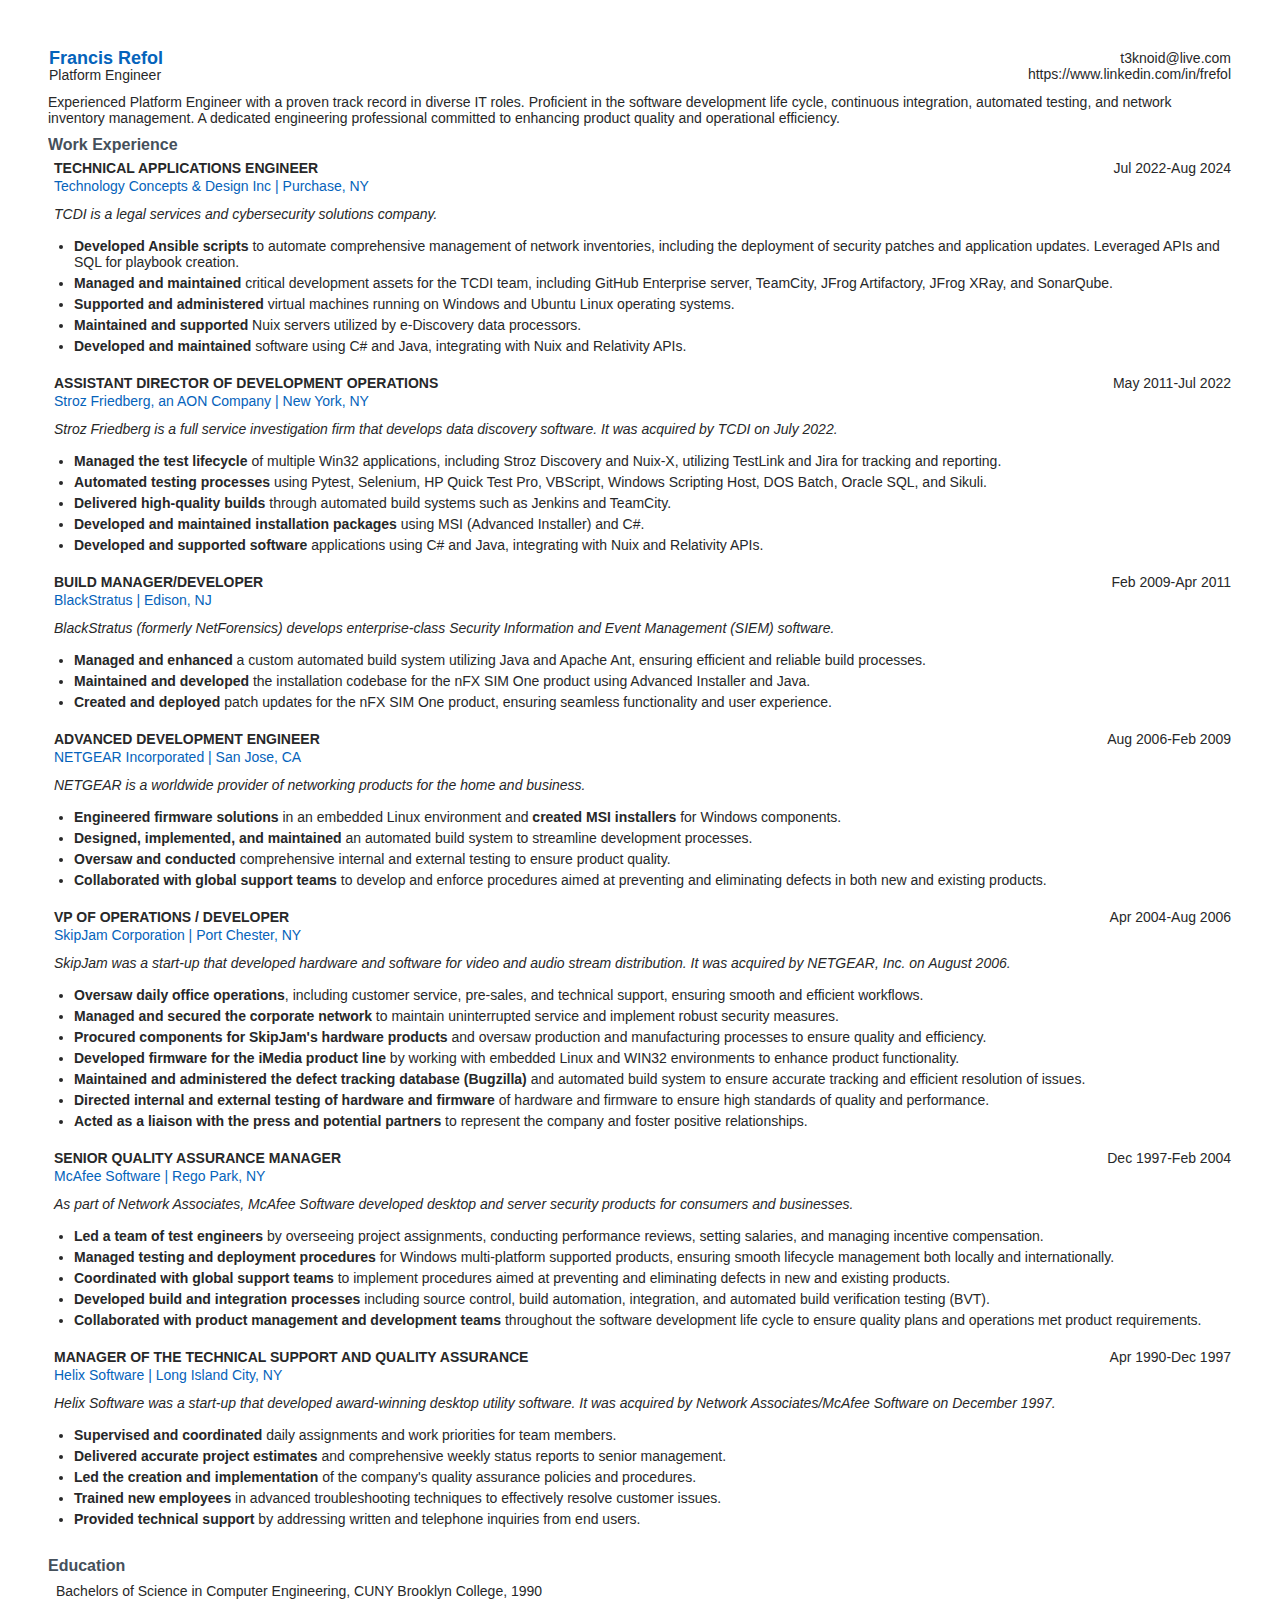
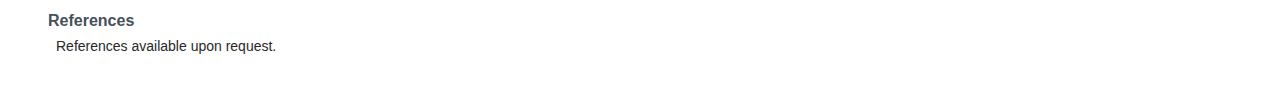
==== base.html @ 33aa2184 "Refactor" ====
<!DOCTYPE html>
<html lang="en">

<head>
	<title>Frank Refol resume</title>
	<meta charset="UTF-8">
	<meta name="description"
		content="Frank Refol's seeks a challenging role in the DevOps or Software Quality Assurance field.">
	<meta name="keywords"
		content="Resume, DevOps, Developer, Automation, Ansible, Application, Systems, Engineer, Linux, Windows, TeamCity, GitHub, Git, Jenkins, Docker, Vsphere, esxi, containerization, Software, C#, Java, Python">
	<meta name="author" content="Francis Refol">
	<meta name="creator" content="Frank Refol">
	<meta name="viewport" content="width=device-width, initial-scale=1.0">

	<!-- Template Main CSS File -->
	<link href="assets/css/style.css" rel="stylesheet">

</head>

<body>
	<div>
		<section id="contact" class="contact">
			<div class="info">
				<table>
					<tr>
						<td>
							<div class="name">Francis Refol</div>
							<div class="title">Platform Engineer</div>
						</td>
						<td>
							<div class="email">t3knoid@live.com</div>
							<div class="url">https://www.linkedin.com/in/frefol</div>
						</td>
					</tr>
				</table>
				<div class="summary">
					Experienced Platform Engineer with a proven track record in diverse IT roles. Proficient in the
					software
					development life cycle, continuous integration, automated testing,
					and network inventory management. A dedicated engineering professional committed to enhancing
					product quality
					and operational efficiency.
				</div>
			</div>
		</section>
	</div>

	<div>
		<section id="resume" class="resume">
			<div class="resume-title">Work Experience</div>

			<!-- TCDI -->
			<div class="resume-item">
				<table>
					<tr>
						<td>
							<div class="resume-position">Technical Applications Engineer</div>
						</td>
						<td class="resume-date-worked">Jul 2022-Aug 2024</td>
					</tr>
					<tr>
						<td colspan="2">
							<div class="resume-company"><a href="https://www.tcdi.com/" target="_blank">Technology
									Concepts & Design Inc</a> | Purchase, NY
							</div>
						</td>
					</tr>
					<tr>
						<td colspan="2">
							<div class="resume-company-description">TCDI is a legal services
								and cybersecurity solutions company.
							</div>
						</td>
					</tr>
					<tr>
						<td colspan="2">
							<ul>
								<li>
									<div class="highlight">Developed Ansible scripts</div> to automate comprehensive
									management of network inventories, including the deployment of security patches and
									application updates. Leveraged APIs and SQL for playbook creation.
								</li>
								<li>
									<div class="highlight">Managed and maintained</div> critical development assets for
									the TCDI team, including GitHub Enterprise server, TeamCity, JFrog Artifactory,
									JFrog XRay, and SonarQube.
								<li>
									<div class="highlight">Supported and administered</div> virtual machines running on
									Windows and Ubuntu Linux operating systems.
								</li>
								<li>
									<div class="highlight">Maintained and supported</div> Nuix servers utilized by
									e-Discovery data processors.
								</li>
								<li>
									<div class="highlight">Developed and maintained</div> software using C# and Java,
									integrating with Nuix and Relativity APIs.
								</li>
							</ul>
						</td>
					</tr>
				</table>
			</div>
			<!-- Aon -->
			<div class="resume-item">
				<table>
					<tr>
						<td>
							<div class="resume-position">Assistant Director of Development
								Operations</div>
						</td>
						<td class="resume-date-worked">May 2011-Jul 2022</td>
					</tr>
					<tr>
						<td colspan="2">
							<div class="resume-company"><a href="https://www.strozfriedberg.com/" target="_blank">Stroz
									Friedberg, an AON Company</a> | New York, NY</div>
						</td>
					<tr>
						<td colspan="2">
							<div class="resume-company-description">Stroz Friedberg is a
								full service investigation firm that develops data discovery
								software. It was acquired by TCDI on July 2022.
							</div>
						</td>
					</tr>
					</tr>
					<tr>
						<td colspan="2">
							<ul>
								<li>
									<div class="highlight">Managed the test lifecycle</div> of multiple Win32
									applications, including Stroz Discovery and Nuix-X, utilizing TestLink and Jira for
									tracking and reporting.
								</li>
								<li>
									<div class="highlight">Automated testing processes</div> using Pytest, Selenium, HP
									Quick Test Pro, VBScript, Windows Scripting Host, DOS Batch, Oracle SQL, and Sikuli.
								</li>
								<li>
									<div class="highlight">Delivered high-quality builds</div> through automated build
									systems such as Jenkins and TeamCity.
								<li>
									<div class="highlight">Developed and maintained installation packages</div> using
									MSI (Advanced Installer) and C#.
								<li>
									<div class="highlight">Developed and supported software</div> applications using C#
									and Java, integrating with Nuix and Relativity APIs.
							</ul>
						</td>
					</tr>
				</table>
			</div>

			<!-- Blackstratus -->
			<div class="resume-item">
				<table>
					<tr>
						<td>
							<div class="resume-position">Build Manager/Developer</div>
						</td>
						<td class="resume-date-worked">Feb 2009-Apr 2011</td>
					<tr>
						<td colspan="2">
							<div class="resume-company"><a href="https://www.blackstratus.com/"
									target="_blank">BlackStratus</a> | Edison, NJ
							</div>
						</td>
					<tr>
						<td colspan="2">
							<div class="resume-company-description">BlackStratus (formerly
								NetForensics) develops enterprise-class Security Information
								and Event Management (SIEM) software.
							</div>
						</td>
					</tr>
					<tr>
						<td colspan="2">
							<ul>
								<li>
									<div class="highlight">Managed and enhanced</div> a custom automated build system
									utilizing Java and Apache Ant, ensuring efficient and reliable build processes.
								</li>
								<li>
									<div class="highlight">Maintained and developed</div> the installation codebase for
									the nFX SIM One product using Advanced Installer and Java.
								</li>
								<li>
									<div class="highlight">Created and deployed
									</div> patch updates for the nFX SIM One product, ensuring seamless functionality
									and user experience.
								</li>
							</ul>
						</td>
					</tr>
				</table>
			</div>

			<!-- Netgear -->
			<div class="resume-item">
				<table>
					<tr>
						<td>
							<div class="resume-position">Advanced Development Engineer</div>
						</td>
						<td class="resume-date-worked">Aug 2006-Feb 2009</td>
					</tr>
					<tr>
						<td colspan="2">
							<div class="resume-company"><a href="https://www.netgear.com/" target="_blank">NETGEAR
									Incorporated</a> | San Jose, CA
							</div>
						</td>
					</tr>
					<tr>
						<td colspan="2">
							<div class="resume-company-description">NETGEAR is a worldwide
								provider of networking products for the home and business.
							</div>
						</td>
					</tr>
					<tr>
						<td colspan="2">
							<ul>
								<!-- List of responsibilities -->
								<li>
									<div class="highlight">Engineered firmware solutions</div> in an embedded Linux
									environment
									and <div class="highlight"> created MSI installers</div> for Windows components.
								</li>
								<li>
									<div class="highlight">Designed, implemented, and maintained</div> an automated
									build system
									to streamline development processes.
								</li>
								<li>
									<div class="highlight">Oversaw and conducted</div> comprehensive internal and
									external
									testing to ensure product quality.
								</li>
								<li>
									<div class="highlight">Collaborated with global support teams</div> to develop and
									enforce
									procedures aimed at preventing and eliminating defects in both new and existing
									products.
								</li>
							</ul>
						</td>
					</tr>
				</table>
			</div>

			<!-- SkipJam -->
			<div class="resume-item">
				<table>
					<tr>
						<td>
							<div class="resume-position">VP of Operations / Developer</div>
						</td>
						<td class="resume-date-worked">Apr 2004-Aug 2006</td>
					</tr>
					<tr>
						<td colspan="2">
							<div class="resume-company"><a href="https://web.archive.org/web/*/www.skipjam.com"
									target="_blank">SkipJam Corporation</a> | Port Chester, NY
							</div>
						</td>
					</tr>
					<tr>
						<td colspan="2">
							<div class="resume-company-description">SkipJam was a start-up
								that developed hardware and software for video and audio
								stream distribution. It was acquired by NETGEAR, Inc. on
								August 2006.
							</div>
						</td>
					</tr>
					<tr>
						<td colspan="2">
							<ul>
								<!-- List of responsibilities -->
								<li>
									<div class="highlight">Oversaw daily office operations</div>, including customer
									service,
									pre-sales, and technical support, ensuring smooth and efficient workflows.
								</li>
								<li>
									<div class="highlight">Managed and secured the corporate network</div> to maintain
									uninterrupted service and implement robust security measures.
								</li>
								<li>
									<div class="highlight">Procured components for SkipJam's hardware products</div> and
									oversaw production and manufacturing processes to ensure quality and efficiency.
								</li>
								<li>
									<div class="highlight">Developed firmware for the iMedia product line</div> by
									working with embedded Linux and WIN32 environments to enhance product functionality.
								</li>
								<li>
									<div class="highlight">Maintained and administered the defect tracking database
										(Bugzilla)
									</div> and automated build system to ensure accurate tracking and efficient
									resolution of issues.

								</li>
								<li>
									<div class="highlight">Directed internal and external testing of hardware and
										firmware</div> of hardware and firmware to ensure high standards of quality and
									performance.
								</li>
								<li>
									<div class="highlight">Acted as a liaison with the press and potential partners
									</div> to represent the company and foster positive relationships.
								</li>
							</ul>
						</td>
					</tr>
				</table>
			</div>

			<!-- McAfee Software -->
			<div class="resume-item">
				<table>
					<tr>
						<td>
							<div class="resume-position">Senior Quality Assurance Manager</div>
						</td>
						<td class="resume-date-worked">Dec 1997-Feb 2004</td>
					</tr>
					<tr>
						<td colspan="2">
							<div class="resume-company"><a href="https://www.mcafee.com/" target="_blank">McAfee
									Software</a> | Rego Park, NY
							</div>
						</td>
					</tr>
					<tr>
						<td colspan="2">
							<div class="resume-company-description">As part of Network
								Associates, McAfee Software developed desktop and server
								security products for consumers and businesses.
							</div>
						</td>
					</tr>
					<tr>
						<td colspan="2">
							<ul>
								<!-- List of responsibilities -->
								<li>
									<div class="highlight">Led a team of test engineers</div> by overseeing project
									assignments, conducting performance reviews, setting salaries, and managing
									incentive compensation.
								</li>
								<li>
									<div class="highlight">Managed testing and deployment procedures</div> for Windows
									multi-platform supported products, ensuring smooth lifecycle management both locally
									and internationally.
								</li>
								<li>
									<div class="highlight">Coordinated with global support teams</div> to implement
									procedures aimed at preventing and eliminating defects in new and existing products.
								</li>
								<li>
									<div class="highlight">Developed build and integration processes</div> including
									source control, build automation, integration, and automated build verification
									testing (BVT).
								</li>
								<li>
									<div class="highlight">Collaborated with product management and development teams
									</div> throughout the software development life cycle to ensure quality plans and
									operations met product requirements.
								</li>
							</ul>
						</td>
					</tr>
				</table>
			</div>

			<!-- Helix Software -->
			<div class="resume-item">
				<table>
					<tr>
						<td>
							<div class="resume-position">Manager of the Technical Support
								and Quality Assurance
							</div>
						</td>
						<td class="resume-date-worked">Apr 1990-Dec 1997</td>
					</tr>
					<tr>
						<td colspan="2">
							<div class="resume-company"><a href="https://web.archive.org/web/*/www.helixsoftware.com"
									target="_blank">Helix Software</a> | Long Island City, NY
							</div>
						</td>
					</tr>
					<tr>
						<td colspan="2">
							<div class="resume-company-description">Helix Software was a
								start-up that developed award-winning desktop utility
								software. It was acquired by Network Associates/McAfee
								Software on December 1997.
							</div>
						</td>
					</tr>
					<tr>
						<td colspan="2">
							<ul>
								<!-- List of responsibilities -->
								<li>
									<div class="highlight">Supervised and coordinated</div> daily assignments and work
									priorities for team members.
								</li>
								<li>
									<div class="highlight">Delivered accurate project estimates</div> and comprehensive
									weekly
									status reports to senior management.
								</li>
								<li>
									<div class="highlight">Led the creation and implementation</div> of the company's
									quality
									assurance policies and procedures.
								</li>
								<li>
									<div class="highlight">Trained new employees</div> in advanced troubleshooting
									techniques to
									effectively resolve customer issues.
								</li>
								<li>
									<div class="highlight">Provided technical support</div> by addressing written and
									telephone
									inquiries from end users.
								</li>
							</ul>
						</td>
					</tr>
				</table>
			</div>

			<!-- Education -->
			<div class="resume-title">Education</div>
			<div class="resume-education">
				<table>
					<tr>
						<td>
							Bachelors of Science in Computer Engineering, CUNY Brooklyn
							College, 1990
						</td>
					</tr>
				</table>
			</div>

			<!-- References -->
			<div class="resume-title">References</div>
			<div class="resume-reference">
				<table>
					<tr>
						<td>
							References available upon request.
						</td>
					</tr>
				</table>
			</div>
		</section>
	</div>

</body>

</html>
---- assets/css/style.css ----
/*--------------------------------------------------------------
# General
--------------------------------------------------------------*/
body {
  margin-top: 0.5in;
  margin-bottom: 0.5in;
  margin-left: .5in;
  margin-right: .5in;
  font-family: "Verdana", sans-serif;
  color: #272829;
}

a {
  color: #0563bb;
  text-decoration: none;
}

a:hover {
  color: #067ded;
  text-decoration: none;
}

h1, h2, h3, h4, h5, h6 {
  font-family: "Verdana", sans-serif;
}

.highlight {
  font-weight: bold;
  display:inline;
}

/*--------------------------------------------------------------
# Page
--------------------------------------------------------------*/
@page {
  size: letter;
  margin: 0
}
@media print {
  @page {
    size: 8.5in 11in;
    margin-top: 0.5in;
    margin-bottom: 0.5in;
    margin-left: .5in;
    margin-right: .5in;
  }
}

/*--------------------------------------------------------------
# Sections General
--------------------------------------------------------------*/
section {
    margin: 0;
    overflow: hidden;
    position: relative;
    box-sizing: border-box;
}

.section-title {
  text-align: center;
  padding-bottom: 10px;
}
.section-title h2 {
  font-size: 32px;
  font-weight: bold;
  text-transform: uppercase;
  margin-bottom: 10px;
  padding-bottom: 10px;
  position: relative;
  color: #45505b;
}
.section-title h2::before {
  content: "";
  position: absolute;
  display: block;
  width: 120px;
  height: 1px;
  background: #ddd;
  bottom: 1px;
  left: calc(50% - 60px);
}
.section-title h2::after {
  content: "";
  position: absolute;
  display: block;
  width: 40px;
  height: 3px;
  background: #0563bb;
  bottom: 0;
  left: calc(50% - 20px);
}
.section-title p {
  margin-bottom: 0;
}

/*--------------------------------------------------------------
# Resume
--------------------------------------------------------------*/
.resume .resume-title {
  font-size: 16px;
  font-weight: 700;
  margin-top: 0px;
  margin-bottom: 5px;
  margin-top: 10px;
  color: #45505b;
}
.resume .resume-title table {
  border-collapse: collapse;
  width: 100% ;
  padding: 0%;
  border-spacing: 0in;
  border: 0px;
}

.resume .resume-item {
  padding: 0px 0px 0px 0px;
  margin-top: 0px;
  margin-left: 5px;
  /* border-left: 2px solid #0563bb; */
  position: relative;
}

.resume .resume-item h4 {
  line-height: 18px;
  font-size: 18px;
  font-weight: 600;
  text-transform: uppercase;
  font-family: "Verdana", sans-serif;
  color: #0563bb;
  margin-bottom: 10px;
}
.resume .resume-item h5 {
  font-size: 16px;
  background: #f7f8f9;
  padding: 5px 15px;
  display: inline-block;
  font-weight: 600;
  margin-bottom: 10px;
}
.resume .resume-item ul {
  padding-left: 20px;
}
.resume .resume-item ul li {
  padding-bottom: 5px;
  padding-left: 0px;
}

.resume .resume-item:last-child {
  padding-bottom: 0;
}

/* .resume .resume-item::before {
  content: "";
  position: absolute;
  width: 8px;
  height: 8px;
  border-radius: 50px;
  left: -7px;
  background: #fff;
  border: 2px solid #0563bb;
} */
.resume .resume-item table {
  font-family: "Verdana", sans-serif;
  font-weight: normal;
  font-size: 14px;
  border-collapse: collapse;
  width: 100% ;
  padding: 0%;
  border-spacing: 0in;
  border: 0px;
  font-weight: 400;
}
.resume .resume-position {
  font-family: "Verdana", sans-serif;
  font-weight: bold;
  font-size: 14px;
  text-transform: uppercase;
  vertical-align: text-top;
  margin-bottom: 0px;
  margin-top: 0px;
}
.resume .resume-company {
  font-family: "Verdana", sans-serif;
  font-weight: normal;
  font-size: 14px;
  color: #0563bb;
  margin-bottom: 0px;
  margin-top: 0px;
}
.resume .resume-company-description {
  font-family: "Verdana", sans-serif;
  font-weight: normal;
  font-size: 14px;
  font-style: italic;
  margin-bottom: 0px;
  margin-top: 10px;
}
.resume .resume-date-worked {
  font-family: "Verdana", sans-serif;
  font-weight: normal;
  font-size: 14px;
  vertical-align: text-top;
  margin-bottom: 0px;
  margin-top: 0px;
  text-align: right;
  white-space: nowrap;
}

.resume .resume-reference {
  font-family: "Verdana", sans-serif;
  font-weight: normal;
  font-size: 14px;
  padding: 0px 0px 0px 5px;
}
.resume .resume-education {
  font-family: "Verdana", sans-serif;
  font-weight: normal;
  font-size: 14px;
  padding: 0px 0px 0px 5px;
}

/*--------------------------------------------------------------
# Contact
--------------------------------------------------------------*/
.contact .info {
  font-family: "Verdana", sans-serif;
  font-weight: normal;
  font-size: 12px;
  vertical-align: top;
  background: #fff;
}
.contact .info table {
  font-family: "Verdana", sans-serif;
  font-weight: normal;
  font-size: 12px;
  border-collapse: collapse;
  width: 100% ;
  padding: 0%;
  border-spacing: 0in;
  border: 0px;
}

.contact .name {
  font-family: "Verdana", sans-serif;
  font-weight: 600;
  font-size: 18px;
  text-align: left;
  vertical-align: top;
  line-height: 18px;
  color: #0563bb;
  margin-bottom: 0px;
}
.contact .title {
  font-family: "Verdana", sans-serif;
  font-weight: normal;
  font-size: 14px;
  vertical-align: top;
  text-align: left;
  margin-bottom: 0px;
}
.contact .summary {
  font-family: "Verdana", sans-serif;
  font-weight: normal;
  font-size: 14px;
  vertical-align: top;
  text-align: left;
  margin-top: 10px;
  margin-bottom: 0px;
}
.contact .info i {
  font-size: 20px;
  color: #0563bb;
  float: left;
  width: 44px;
  height: 44px;
  background: #eef7ff;
  display: flex;
  justify-content: center;
  align-items: center;
  border-radius: 50px;
  transition: all 0.3s ease-in-out;
}
.contact .info h4 {
  padding: 0 0 0 0;
  font-size: 18px;
  font-weight: 600;
  margin-bottom: 0;
  color: #45505b;
}
.contact .info p {
  padding: 0 0 0 60px;
  margin-bottom: 0;
  font-size: 14px;
  color: #728394;
}
.contact .info .email, .contact .info .phone, .contact .info .url, .contact .info .address {
  text-align: right;
  font-size: 14px;
}
.contact .info .email:hover i, .contact .info .address:hover i, .contact .info .phone:hover i {
  background: #0563bb;
  color: #fff;
}
.contact .php-email-form {
  width: 100%;
  background: #fff;
}
.contact .php-email-form .form-group {
  padding-bottom: 8px;
}
.contact .php-email-form .error-message {
  display: none;
  color: #fff;
  background: #ed3c0d;
  text-align: left;
  padding: 15px;
  font-weight: 600;
}
.contact .php-email-form .error-message br + br {
  margin-top: 25px;
}
.contact .php-email-form .sent-message {
  display: none;
  color: #fff;
  background: #18d26e;
  text-align: center;
  padding: 15px;
  font-weight: 600;
}
.contact .php-email-form .loading {
  display: none;
  background: #fff;
  text-align: center;
  padding: 15px;
}
.contact .php-email-form .loading:before {
  content: "";
  display: inline-block;
  border-radius: 50%;
  width: 24px;
  height: 24px;
  margin: 0 10px -6px 0;
  border: 3px solid #18d26e;
  border-top-color: #eee;
  -webkit-animation: animate-loading 1s linear infinite;
  animation: animate-loading 1s linear infinite;
}
.contact .php-email-form input, .contact .php-email-form textarea {
  border-radius: 4px;
  box-shadow: none;
  font-size: 14px;
}
.contact .php-email-form input {
  height: 44px;
}
.contact .php-email-form textarea {
  padding: 10px 12px;
}
.contact .php-email-form button[type=submit] {
  background: #0563bb;
  border: 0;
  padding: 10px 35px;
  color: #fff;
  transition: 0.4s;
  border-radius: 50px;
}
.contact .php-email-form button[type=submit]:hover {
  background: #0678e3;
}
@-webkit-keyframes animate-loading {
  0% {
    transform: rotate(0deg);
  }
  100% {
    transform: rotate(360deg);
  }
}
@keyframes animate-loading {
  0% {
    transform: rotate(0deg);
  }
  100% {
    transform: rotate(360deg);
  }
}

/*--------------------------------------------------------------
# Footer
--------------------------------------------------------------*/
#footer {
  background: #f7f8f9;
  color: #45505b;
  font-size: 14px;
  text-align: center;
  padding: 30px 0;
}
#footer h3 {
  font-size: 36px;
  font-weight: 700;
  position: relative;
  font-family: "Verdana", sans-serif;
  padding: 0;
  margin: 0 0 15px 0;
}
#footer p {
  font-size: 15;
  font-style: italic;
  padding: 0;
  margin: 0 0 40px 0;
}
#footer .social-links {
  margin: 0 0 40px 0;
}
#footer .social-links a {
  font-size: 18px;
  display: inline-block;
  background: #0563bb;
  color: #fff;
  line-height: 1;
  padding: 8px 0;
  margin-right: 4px;
  border-radius: 50%;
  text-align: center;
  width: 36px;
  height: 36px;
  transition: 0.3s;
}
#footer .social-links a:hover {
  background: #0678e3;
  color: #fff;
  text-decoration: none;
}
#footer .copyright {
  margin: 0 0 5px 0;
}
#footer .credits {
  font-size: 13px;
}
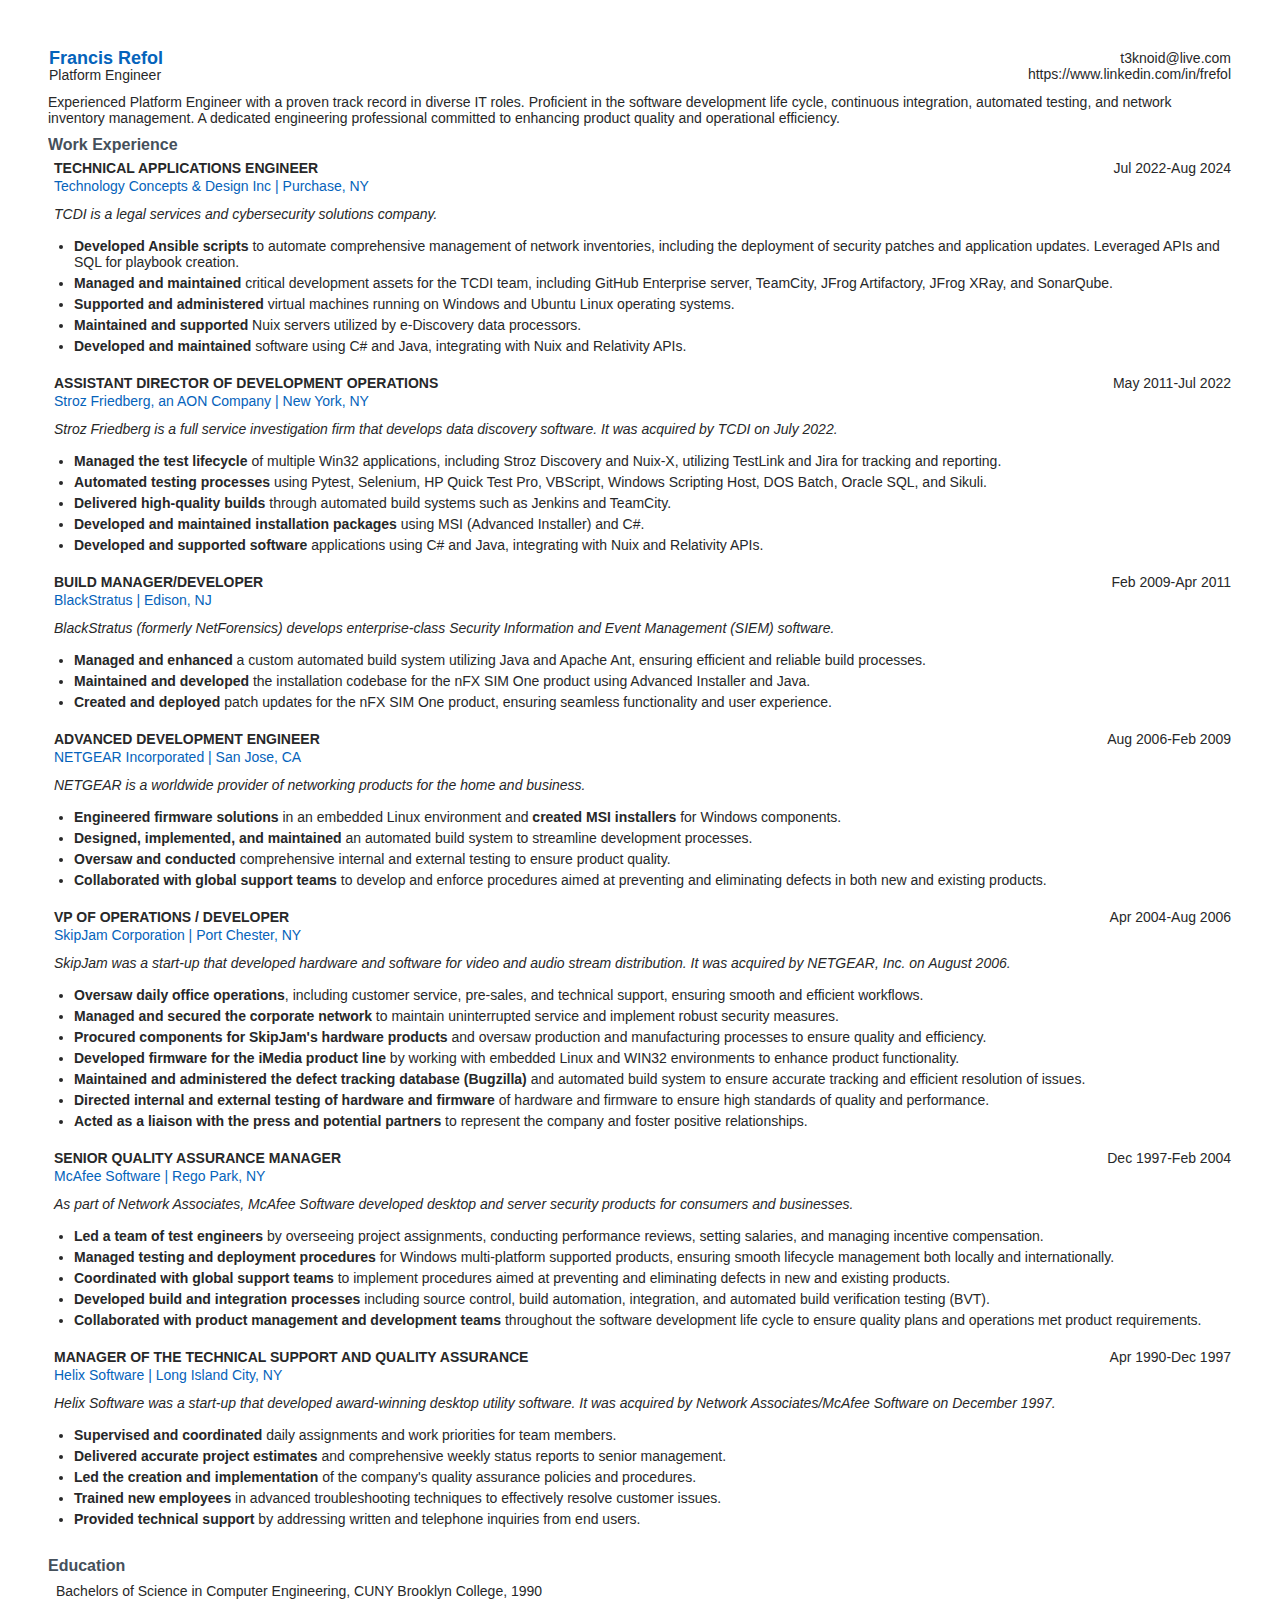
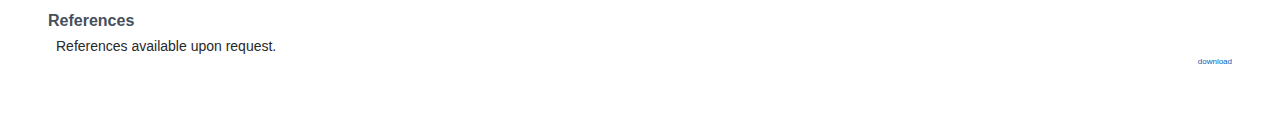
==== commit 863c750b: "Download link" ====
--- a/base.html
+++ b/base.html
@@ -464,6 +464,11 @@
 		</section>
 	</div>
 
+	<section id="footer" class="footer">
+		<div class="download">
+			<a href="https://frank-refol-public.s3.amazonaws.com/Frank_Refol_Resume_20240924.pdf">download</a></p>
+		</div>
+	</section>
 </body>
 
 </html>--- a/assets/css/style.css
+++ b/assets/css/style.css
@@ -43,6 +43,9 @@
     margin-bottom: 0.5in;
     margin-left: .5in;
     margin-right: .5in;
+  }
+  .download {
+    display:none;
   }
 }
 
@@ -387,52 +390,13 @@
 /*--------------------------------------------------------------
 # Footer
 --------------------------------------------------------------*/
-#footer {
-  background: #f7f8f9;
-  color: #45505b;
-  font-size: 14px;
-  text-align: center;
-  padding: 30px 0;
-}
-#footer h3 {
-  font-size: 36px;
-  font-weight: 700;
-  position: relative;
-  font-family: "Verdana", sans-serif;
-  padding: 0;
-  margin: 0 0 15px 0;
-}
-#footer p {
-  font-size: 15;
-  font-style: italic;
-  padding: 0;
-  margin: 0 0 40px 0;
-}
-#footer .social-links {
-  margin: 0 0 40px 0;
-}
-#footer .social-links a {
-  font-size: 18px;
-  display: inline-block;
-  background: #0563bb;
-  color: #fff;
-  line-height: 1;
-  padding: 8px 0;
-  margin-right: 4px;
-  border-radius: 50%;
-  text-align: center;
-  width: 36px;
-  height: 36px;
-  transition: 0.3s;
-}
-#footer .social-links a:hover {
-  background: #0678e3;
-  color: #fff;
-  text-decoration: none;
-}
-#footer .copyright {
+.footer .download {
+  font-size: 8px;
+  text-align: right;
+}
+.footer .copyright {
   margin: 0 0 5px 0;
 }
-#footer .credits {
+.footer .credits {
   font-size: 13px;
 }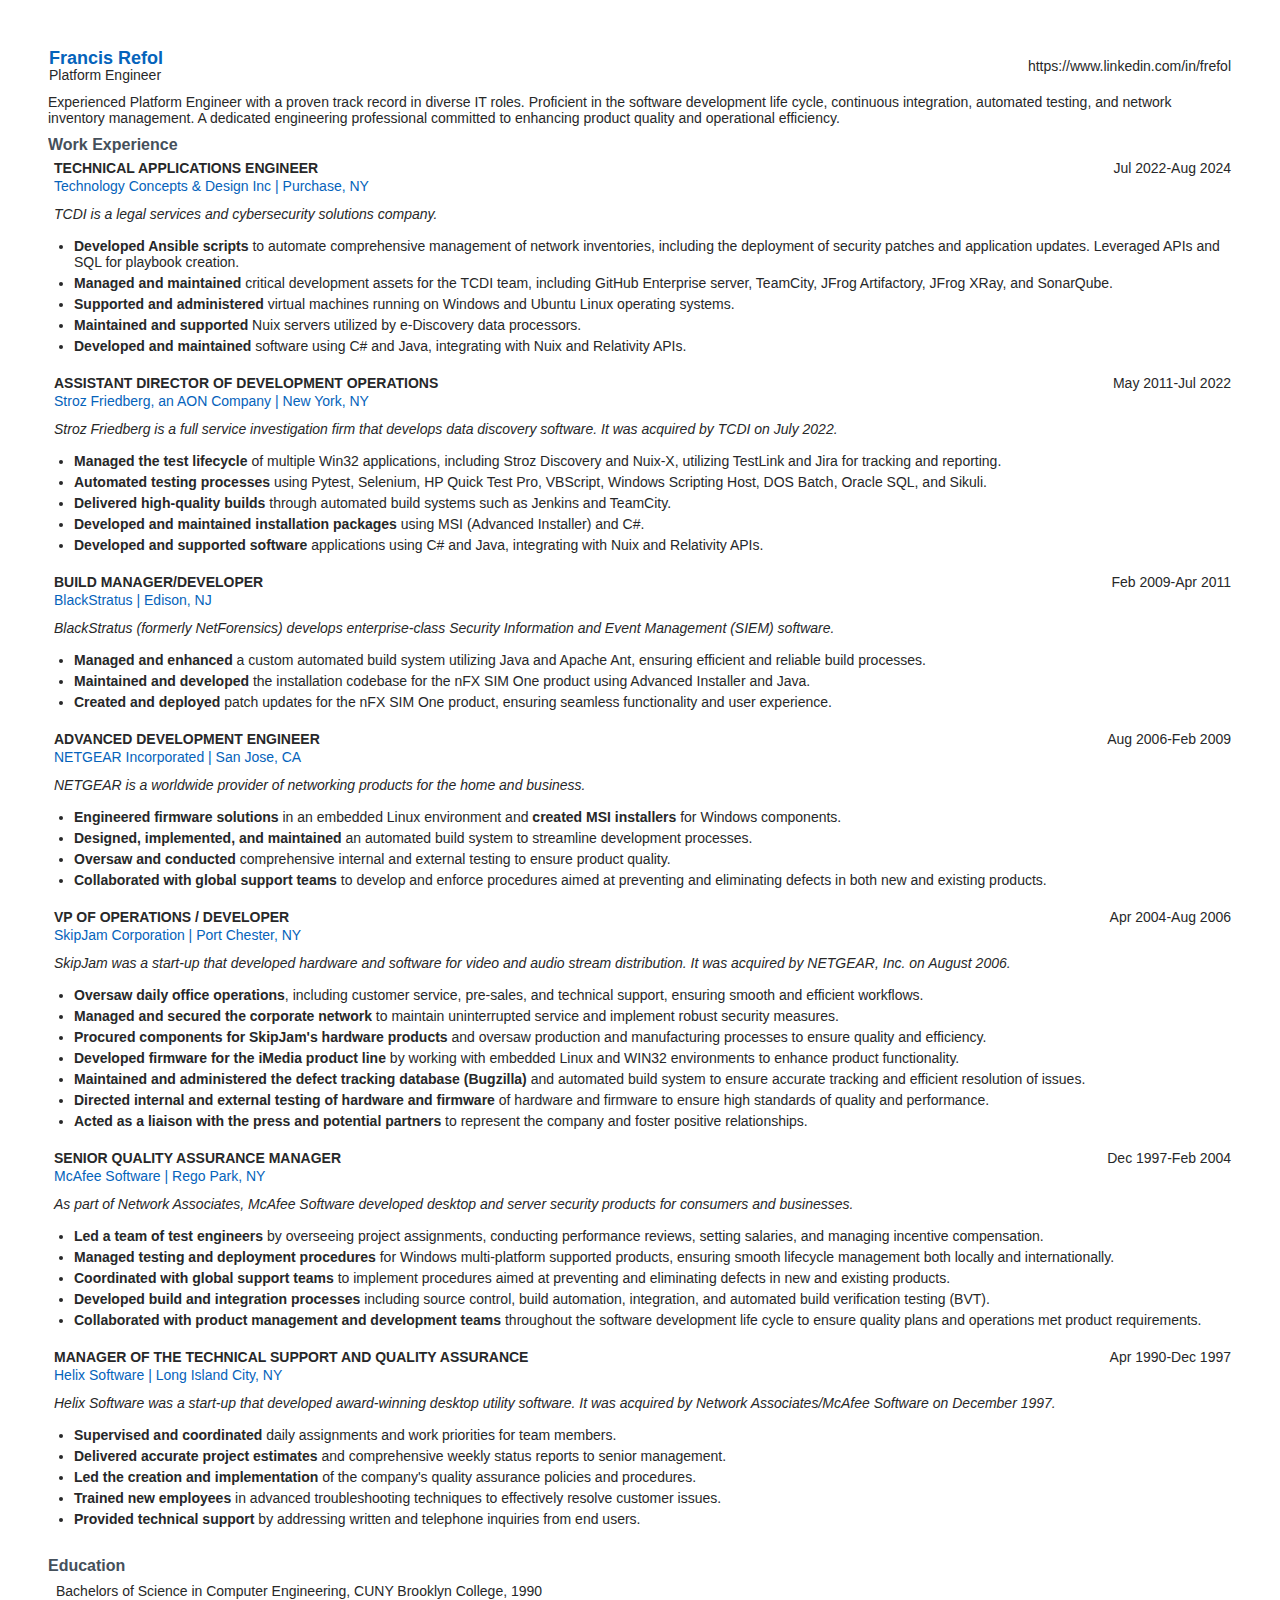
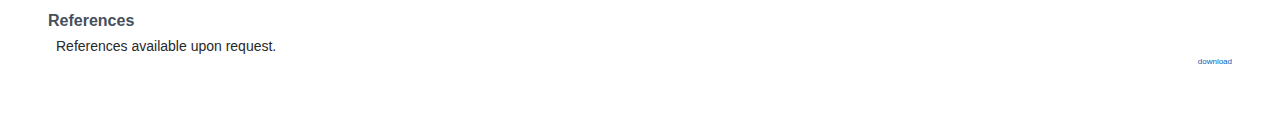
==== commit 68b0147a: "Hide email and phone" ====
--- a/base.html
+++ b/base.html
@@ -28,8 +28,9 @@
 							<div class="title">Platform Engineer</div>
 						</td>
 						<td>
-							<div class="email">t3knoid@live.com</div>
 							<div class="url">https://www.linkedin.com/in/frefol</div>
+							<div id="print-only" class="email">t3knoid@live.com</div>
+							<div id="print-only" class="phone">917.933.5124</div>
 						</td>
 					</tr>
 				</table>
--- a/assets/css/style.css
+++ b/assets/css/style.css
@@ -29,6 +29,9 @@
   display:inline;
 }
 
+#print-only {
+  display: none;
+}
 /*--------------------------------------------------------------
 # Page
 --------------------------------------------------------------*/
@@ -46,6 +49,10 @@
   }
   .download {
     display:none;
+  }
+
+  #print-only {
+    display: block;
   }
 }
 
@@ -300,7 +307,7 @@
   text-align: right;
   font-size: 14px;
 }
-.contact .info .email:hover i, .contact .info .address:hover i, .contact .info .phone:hover i {
+.contact .info .email:hover i, .contact .info .address:hover i {
   background: #0563bb;
   color: #fff;
 }
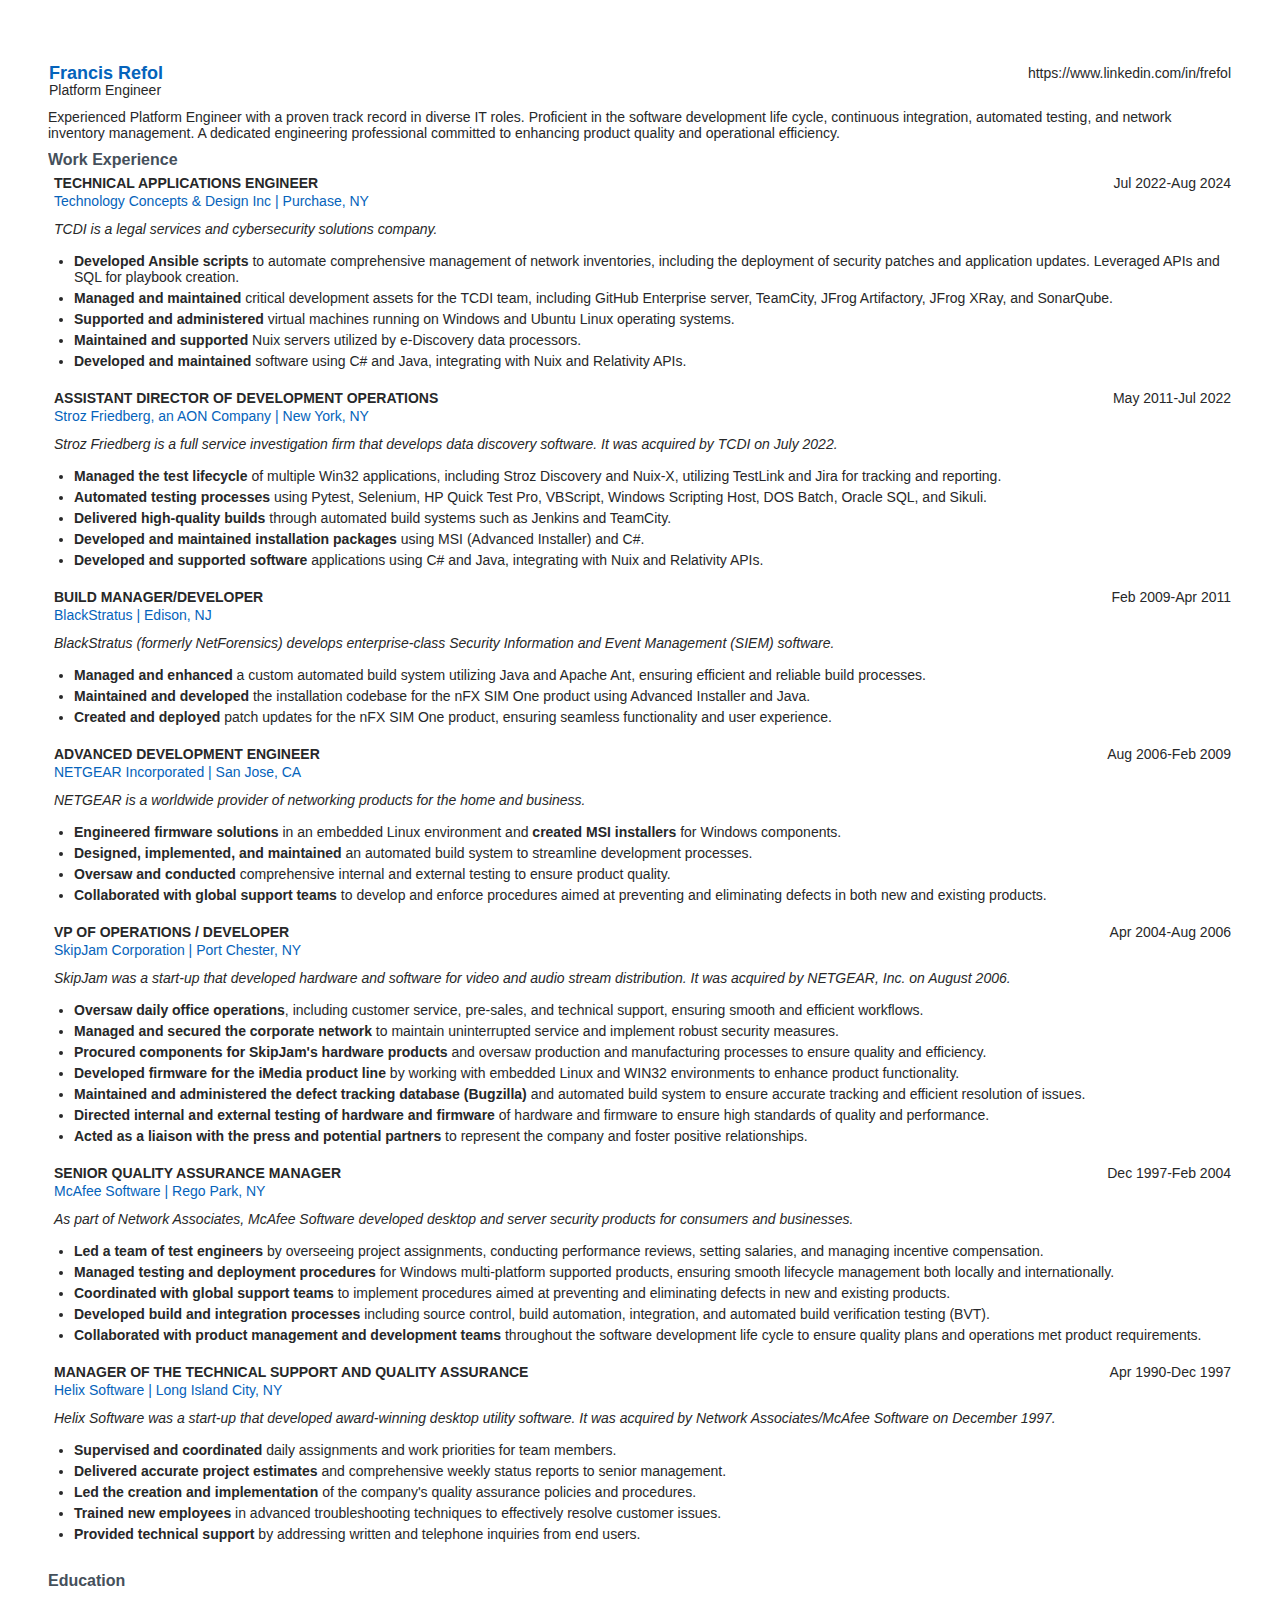
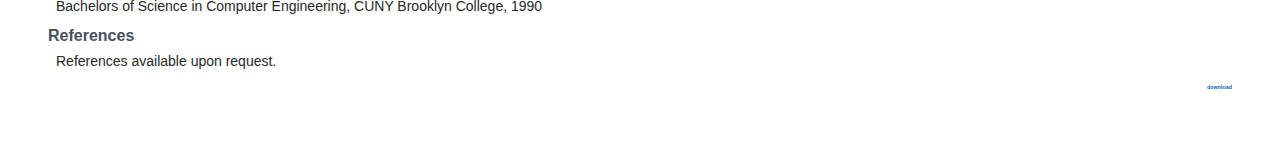
==== commit 26b4f8ed: "Linted" ====
--- a/base.html
+++ b/base.html
@@ -18,456 +18,458 @@
 </head>
 
 <body>
-	<div>
-		<section id="contact" class="contact">
-			<div class="info">
-				<table>
-					<tr>
-						<td>
-							<div class="name">Francis Refol</div>
-							<div class="title">Platform Engineer</div>
-						</td>
-						<td>
-							<div class="url">https://www.linkedin.com/in/frefol</div>
-							<div id="print-only" class="email">t3knoid@live.com</div>
-							<div id="print-only" class="phone">917.933.5124</div>
-						</td>
-					</tr>
-				</table>
-				<div class="summary">
-					Experienced Platform Engineer with a proven track record in diverse IT roles. Proficient in the
-					software
-					development life cycle, continuous integration, automated testing,
-					and network inventory management. A dedicated engineering professional committed to enhancing
-					product quality
-					and operational efficiency.
-				</div>
+	<section id="contact" class="contact">
+		<div class="info">
+			<table>
+				<tr>
+					<td>
+						<h2>Francis Refol</h2>
+						<div class="title">Platform Engineer</div>
+					</td>
+					<td>
+						<div class="url">https://www.linkedin.com/in/frefol</div>
+						<div class="email">t3knoid@live.com</div>
+						<div class="phone">917.933.5124</div>
+					</td>
+				</tr>
+			</table>
+			<div class="summary">
+				Experienced Platform Engineer with a proven track record in diverse IT roles. Proficient in the
+				software
+				development life cycle, continuous integration, automated testing,
+				and network inventory management. A dedicated engineering professional committed to enhancing
+				product quality
+				and operational efficiency.
 			</div>
-		</section>
-	</div>
-
-	<div>
-		<section id="resume" class="resume">
-			<div class="resume-title">Work Experience</div>
-
-			<!-- TCDI -->
-			<div class="resume-item">
-				<table>
-					<tr>
-						<td>
-							<div class="resume-position">Technical Applications Engineer</div>
-						</td>
-						<td class="resume-date-worked">Jul 2022-Aug 2024</td>
-					</tr>
-					<tr>
-						<td colspan="2">
-							<div class="resume-company"><a href="https://www.tcdi.com/" target="_blank">Technology
-									Concepts & Design Inc</a> | Purchase, NY
-							</div>
-						</td>
-					</tr>
-					<tr>
-						<td colspan="2">
-							<div class="resume-company-description">TCDI is a legal services
-								and cybersecurity solutions company.
-							</div>
-						</td>
-					</tr>
-					<tr>
-						<td colspan="2">
-							<ul>
-								<li>
-									<div class="highlight">Developed Ansible scripts</div> to automate comprehensive
-									management of network inventories, including the deployment of security patches and
-									application updates. Leveraged APIs and SQL for playbook creation.
-								</li>
-								<li>
-									<div class="highlight">Managed and maintained</div> critical development assets for
-									the TCDI team, including GitHub Enterprise server, TeamCity, JFrog Artifactory,
-									JFrog XRay, and SonarQube.
-								<li>
-									<div class="highlight">Supported and administered</div> virtual machines running on
-									Windows and Ubuntu Linux operating systems.
-								</li>
-								<li>
-									<div class="highlight">Maintained and supported</div> Nuix servers utilized by
-									e-Discovery data processors.
-								</li>
-								<li>
-									<div class="highlight">Developed and maintained</div> software using C# and Java,
-									integrating with Nuix and Relativity APIs.
-								</li>
-							</ul>
-						</td>
-					</tr>
-				</table>
-			</div>
-			<!-- Aon -->
-			<div class="resume-item">
-				<table>
-					<tr>
-						<td>
-							<div class="resume-position">Assistant Director of Development
-								Operations</div>
-						</td>
-						<td class="resume-date-worked">May 2011-Jul 2022</td>
-					</tr>
-					<tr>
-						<td colspan="2">
-							<div class="resume-company"><a href="https://www.strozfriedberg.com/" target="_blank">Stroz
-									Friedberg, an AON Company</a> | New York, NY</div>
-						</td>
-					<tr>
-						<td colspan="2">
-							<div class="resume-company-description">Stroz Friedberg is a
-								full service investigation firm that develops data discovery
-								software. It was acquired by TCDI on July 2022.
-							</div>
-						</td>
-					</tr>
-					</tr>
-					<tr>
-						<td colspan="2">
-							<ul>
-								<li>
-									<div class="highlight">Managed the test lifecycle</div> of multiple Win32
-									applications, including Stroz Discovery and Nuix-X, utilizing TestLink and Jira for
-									tracking and reporting.
-								</li>
-								<li>
-									<div class="highlight">Automated testing processes</div> using Pytest, Selenium, HP
-									Quick Test Pro, VBScript, Windows Scripting Host, DOS Batch, Oracle SQL, and Sikuli.
-								</li>
-								<li>
-									<div class="highlight">Delivered high-quality builds</div> through automated build
-									systems such as Jenkins and TeamCity.
-								<li>
-									<div class="highlight">Developed and maintained installation packages</div> using
-									MSI (Advanced Installer) and C#.
-								<li>
-									<div class="highlight">Developed and supported software</div> applications using C#
-									and Java, integrating with Nuix and Relativity APIs.
-							</ul>
-						</td>
-					</tr>
-				</table>
-			</div>
-
-			<!-- Blackstratus -->
-			<div class="resume-item">
-				<table>
-					<tr>
-						<td>
-							<div class="resume-position">Build Manager/Developer</div>
-						</td>
-						<td class="resume-date-worked">Feb 2009-Apr 2011</td>
-					<tr>
-						<td colspan="2">
-							<div class="resume-company"><a href="https://www.blackstratus.com/"
-									target="_blank">BlackStratus</a> | Edison, NJ
-							</div>
-						</td>
-					<tr>
-						<td colspan="2">
-							<div class="resume-company-description">BlackStratus (formerly
-								NetForensics) develops enterprise-class Security Information
-								and Event Management (SIEM) software.
-							</div>
-						</td>
-					</tr>
-					<tr>
-						<td colspan="2">
-							<ul>
-								<li>
-									<div class="highlight">Managed and enhanced</div> a custom automated build system
-									utilizing Java and Apache Ant, ensuring efficient and reliable build processes.
-								</li>
-								<li>
-									<div class="highlight">Maintained and developed</div> the installation codebase for
-									the nFX SIM One product using Advanced Installer and Java.
-								</li>
-								<li>
-									<div class="highlight">Created and deployed
-									</div> patch updates for the nFX SIM One product, ensuring seamless functionality
-									and user experience.
-								</li>
-							</ul>
-						</td>
-					</tr>
-				</table>
-			</div>
-
-			<!-- Netgear -->
-			<div class="resume-item">
-				<table>
-					<tr>
-						<td>
-							<div class="resume-position">Advanced Development Engineer</div>
-						</td>
-						<td class="resume-date-worked">Aug 2006-Feb 2009</td>
-					</tr>
-					<tr>
-						<td colspan="2">
-							<div class="resume-company"><a href="https://www.netgear.com/" target="_blank">NETGEAR
-									Incorporated</a> | San Jose, CA
-							</div>
-						</td>
-					</tr>
-					<tr>
-						<td colspan="2">
-							<div class="resume-company-description">NETGEAR is a worldwide
-								provider of networking products for the home and business.
-							</div>
-						</td>
-					</tr>
-					<tr>
-						<td colspan="2">
-							<ul>
-								<!-- List of responsibilities -->
-								<li>
-									<div class="highlight">Engineered firmware solutions</div> in an embedded Linux
-									environment
-									and <div class="highlight"> created MSI installers</div> for Windows components.
-								</li>
-								<li>
-									<div class="highlight">Designed, implemented, and maintained</div> an automated
-									build system
-									to streamline development processes.
-								</li>
-								<li>
-									<div class="highlight">Oversaw and conducted</div> comprehensive internal and
-									external
-									testing to ensure product quality.
-								</li>
-								<li>
-									<div class="highlight">Collaborated with global support teams</div> to develop and
-									enforce
-									procedures aimed at preventing and eliminating defects in both new and existing
-									products.
-								</li>
-							</ul>
-						</td>
-					</tr>
-				</table>
-			</div>
-
-			<!-- SkipJam -->
-			<div class="resume-item">
-				<table>
-					<tr>
-						<td>
-							<div class="resume-position">VP of Operations / Developer</div>
-						</td>
-						<td class="resume-date-worked">Apr 2004-Aug 2006</td>
-					</tr>
-					<tr>
-						<td colspan="2">
-							<div class="resume-company"><a href="https://web.archive.org/web/*/www.skipjam.com"
-									target="_blank">SkipJam Corporation</a> | Port Chester, NY
-							</div>
-						</td>
-					</tr>
-					<tr>
-						<td colspan="2">
-							<div class="resume-company-description">SkipJam was a start-up
-								that developed hardware and software for video and audio
-								stream distribution. It was acquired by NETGEAR, Inc. on
-								August 2006.
-							</div>
-						</td>
-					</tr>
-					<tr>
-						<td colspan="2">
-							<ul>
-								<!-- List of responsibilities -->
-								<li>
-									<div class="highlight">Oversaw daily office operations</div>, including customer
-									service,
-									pre-sales, and technical support, ensuring smooth and efficient workflows.
-								</li>
-								<li>
-									<div class="highlight">Managed and secured the corporate network</div> to maintain
-									uninterrupted service and implement robust security measures.
-								</li>
-								<li>
-									<div class="highlight">Procured components for SkipJam's hardware products</div> and
-									oversaw production and manufacturing processes to ensure quality and efficiency.
-								</li>
-								<li>
-									<div class="highlight">Developed firmware for the iMedia product line</div> by
-									working with embedded Linux and WIN32 environments to enhance product functionality.
-								</li>
-								<li>
-									<div class="highlight">Maintained and administered the defect tracking database
-										(Bugzilla)
-									</div> and automated build system to ensure accurate tracking and efficient
-									resolution of issues.
-
-								</li>
-								<li>
-									<div class="highlight">Directed internal and external testing of hardware and
-										firmware</div> of hardware and firmware to ensure high standards of quality and
-									performance.
-								</li>
-								<li>
-									<div class="highlight">Acted as a liaison with the press and potential partners
-									</div> to represent the company and foster positive relationships.
-								</li>
-							</ul>
-						</td>
-					</tr>
-				</table>
-			</div>
-
-			<!-- McAfee Software -->
-			<div class="resume-item">
-				<table>
-					<tr>
-						<td>
-							<div class="resume-position">Senior Quality Assurance Manager</div>
-						</td>
-						<td class="resume-date-worked">Dec 1997-Feb 2004</td>
-					</tr>
-					<tr>
-						<td colspan="2">
-							<div class="resume-company"><a href="https://www.mcafee.com/" target="_blank">McAfee
-									Software</a> | Rego Park, NY
-							</div>
-						</td>
-					</tr>
-					<tr>
-						<td colspan="2">
-							<div class="resume-company-description">As part of Network
-								Associates, McAfee Software developed desktop and server
-								security products for consumers and businesses.
-							</div>
-						</td>
-					</tr>
-					<tr>
-						<td colspan="2">
-							<ul>
-								<!-- List of responsibilities -->
-								<li>
-									<div class="highlight">Led a team of test engineers</div> by overseeing project
-									assignments, conducting performance reviews, setting salaries, and managing
-									incentive compensation.
-								</li>
-								<li>
-									<div class="highlight">Managed testing and deployment procedures</div> for Windows
-									multi-platform supported products, ensuring smooth lifecycle management both locally
-									and internationally.
-								</li>
-								<li>
-									<div class="highlight">Coordinated with global support teams</div> to implement
-									procedures aimed at preventing and eliminating defects in new and existing products.
-								</li>
-								<li>
-									<div class="highlight">Developed build and integration processes</div> including
-									source control, build automation, integration, and automated build verification
-									testing (BVT).
-								</li>
-								<li>
-									<div class="highlight">Collaborated with product management and development teams
-									</div> throughout the software development life cycle to ensure quality plans and
-									operations met product requirements.
-								</li>
-							</ul>
-						</td>
-					</tr>
-				</table>
-			</div>
-
-			<!-- Helix Software -->
-			<div class="resume-item">
-				<table>
-					<tr>
-						<td>
-							<div class="resume-position">Manager of the Technical Support
-								and Quality Assurance
-							</div>
-						</td>
-						<td class="resume-date-worked">Apr 1990-Dec 1997</td>
-					</tr>
-					<tr>
-						<td colspan="2">
-							<div class="resume-company"><a href="https://web.archive.org/web/*/www.helixsoftware.com"
-									target="_blank">Helix Software</a> | Long Island City, NY
-							</div>
-						</td>
-					</tr>
-					<tr>
-						<td colspan="2">
-							<div class="resume-company-description">Helix Software was a
-								start-up that developed award-winning desktop utility
-								software. It was acquired by Network Associates/McAfee
-								Software on December 1997.
-							</div>
-						</td>
-					</tr>
-					<tr>
-						<td colspan="2">
-							<ul>
-								<!-- List of responsibilities -->
-								<li>
-									<div class="highlight">Supervised and coordinated</div> daily assignments and work
-									priorities for team members.
-								</li>
-								<li>
-									<div class="highlight">Delivered accurate project estimates</div> and comprehensive
-									weekly
-									status reports to senior management.
-								</li>
-								<li>
-									<div class="highlight">Led the creation and implementation</div> of the company's
-									quality
-									assurance policies and procedures.
-								</li>
-								<li>
-									<div class="highlight">Trained new employees</div> in advanced troubleshooting
-									techniques to
-									effectively resolve customer issues.
-								</li>
-								<li>
-									<div class="highlight">Provided technical support</div> by addressing written and
-									telephone
-									inquiries from end users.
-								</li>
-							</ul>
-						</td>
-					</tr>
-				</table>
-			</div>
-
-			<!-- Education -->
-			<div class="resume-title">Education</div>
-			<div class="resume-education">
-				<table>
-					<tr>
-						<td>
-							Bachelors of Science in Computer Engineering, CUNY Brooklyn
-							College, 1990
-						</td>
-					</tr>
-				</table>
-			</div>
-
-			<!-- References -->
-			<div class="resume-title">References</div>
-			<div class="resume-reference">
-				<table>
-					<tr>
-						<td>
-							References available upon request.
-						</td>
-					</tr>
-				</table>
-			</div>
-		</section>
-	</div>
+		</div>
+	</section>
+
+	<section id="work-history" class="resume">
+		<h3>Work Experience</h3>
+
+		<!-- TCDI -->
+		<div class="resume-item">
+			<table>
+				<tr>
+					<td>
+						<div class="resume-position">Technical Applications Engineer</div>
+					</td>
+					<td class="resume-date-worked">Jul 2022-Aug 2024</td>
+				</tr>
+				<tr>
+					<td colspan="2">
+						<div class="resume-company"><a href="https://www.tcdi.com/" target="_blank">Technology
+								Concepts & Design Inc</a> | Purchase, NY
+						</div>
+					</td>
+				</tr>
+				<tr>
+					<td colspan="2">
+						<div class="resume-company-description">TCDI is a legal services
+							and cybersecurity solutions company.
+						</div>
+					</td>
+				</tr>
+				<tr>
+					<td colspan="2">
+						<ul>
+							<li>
+								<div class="highlight">Developed Ansible scripts</div> to automate comprehensive
+								management of network inventories, including the deployment of security patches and
+								application updates. Leveraged APIs and SQL for playbook creation.
+							</li>
+							<li>
+								<div class="highlight">Managed and maintained</div> critical development assets for
+								the TCDI team, including GitHub Enterprise server, TeamCity, JFrog Artifactory,
+								JFrog XRay, and SonarQube.
+							<li>
+								<div class="highlight">Supported and administered</div> virtual machines running on
+								Windows and Ubuntu Linux operating systems.
+							</li>
+							<li>
+								<div class="highlight">Maintained and supported</div> Nuix servers utilized by
+								e-Discovery data processors.
+							</li>
+							<li>
+								<div class="highlight">Developed and maintained</div> software using C# and Java,
+								integrating with Nuix and Relativity APIs.
+							</li>
+						</ul>
+					</td>
+				</tr>
+			</table>
+		</div>
+		<!-- Aon -->
+		<div class="resume-item">
+			<table>
+				<tr>
+					<td>
+						<div class="resume-position">Assistant Director of Development
+							Operations</div>
+					</td>
+					<td class="resume-date-worked">May 2011-Jul 2022</td>
+				</tr>
+				<tr>
+					<td colspan="2">
+						<div class="resume-company"><a href="https://www.strozfriedberg.com/" target="_blank">Stroz
+								Friedberg, an AON Company</a> | New York, NY</div>
+					</td>
+				<tr>
+					<td colspan="2">
+						<div class="resume-company-description">Stroz Friedberg is a
+							full service investigation firm that develops data discovery
+							software. It was acquired by TCDI on July 2022.
+						</div>
+					</td>
+				</tr>
+				<tr>
+					<td colspan="2">
+						<ul>
+							<li>
+								<div class="highlight">Managed the test lifecycle</div> of multiple Win32
+								applications, including Stroz Discovery and Nuix-X, utilizing TestLink and Jira for
+								tracking and reporting.
+							</li>
+							<li>
+								<div class="highlight">Automated testing processes</div> using Pytest, Selenium, HP
+								Quick Test Pro, VBScript, Windows Scripting Host, DOS Batch, Oracle SQL, and Sikuli.
+							</li>
+							<li>
+								<div class="highlight">Delivered high-quality builds</div> through automated build
+								systems such as Jenkins and TeamCity.
+							</li>
+							<li>
+								<div class="highlight">Developed and maintained installation packages</div> using
+								MSI (Advanced Installer) and C#.
+							</li>
+							<li>
+								<div class="highlight">Developed and supported software</div> applications using C#
+								and Java, integrating with Nuix and Relativity APIs.
+							</li>
+						</ul>
+					</td>
+				</tr>
+			</table>
+		</div>
+
+		<!-- Blackstratus -->
+		<div class="resume-item">
+			<table>
+				<tr>
+					<td>
+						<div class="resume-position">Build Manager/Developer</div>
+					</td>
+					<td class="resume-date-worked">Feb 2009-Apr 2011</td>
+				<tr>
+					<td colspan="2">
+						<div class="resume-company"><a href="https://www.blackstratus.com/"
+								target="_blank">BlackStratus</a> | Edison, NJ
+						</div>
+					</td>
+				<tr>
+					<td colspan="2">
+						<div class="resume-company-description">BlackStratus (formerly
+							NetForensics) develops enterprise-class Security Information
+							and Event Management (SIEM) software.
+						</div>
+					</td>
+				</tr>
+				<tr>
+					<td colspan="2">
+						<ul>
+							<li>
+								<div class="highlight">Managed and enhanced</div> a custom automated build system
+								utilizing Java and Apache Ant, ensuring efficient and reliable build processes.
+							</li>
+							<li>
+								<div class="highlight">Maintained and developed</div> the installation codebase for
+								the nFX SIM One product using Advanced Installer and Java.
+							</li>
+							<li>
+								<div class="highlight">Created and deployed
+								</div> patch updates for the nFX SIM One product, ensuring seamless functionality
+								and user experience.
+							</li>
+						</ul>
+					</td>
+				</tr>
+			</table>
+		</div>
+
+		<!-- Netgear -->
+		<div class="resume-item">
+			<table>
+				<tr>
+					<td>
+						<div class="resume-position">Advanced Development Engineer</div>
+					</td>
+					<td class="resume-date-worked">Aug 2006-Feb 2009</td>
+				</tr>
+				<tr>
+					<td colspan="2">
+						<div class="resume-company"><a href="https://www.netgear.com/" target="_blank">NETGEAR
+								Incorporated</a> | San Jose, CA
+						</div>
+					</td>
+				</tr>
+				<tr>
+					<td colspan="2">
+						<div class="resume-company-description">NETGEAR is a worldwide
+							provider of networking products for the home and business.
+						</div>
+					</td>
+				</tr>
+				<tr>
+					<td colspan="2">
+						<ul>
+							<!-- List of responsibilities -->
+							<li>
+								<div class="highlight">Engineered firmware solutions</div> in an embedded Linux
+								environment
+								and <div class="highlight"> created MSI installers</div> for Windows components.
+							</li>
+							<li>
+								<div class="highlight">Designed, implemented, and maintained</div> an automated
+								build system
+								to streamline development processes.
+							</li>
+							<li>
+								<div class="highlight">Oversaw and conducted</div> comprehensive internal and
+								external
+								testing to ensure product quality.
+							</li>
+							<li>
+								<div class="highlight">Collaborated with global support teams</div> to develop and
+								enforce
+								procedures aimed at preventing and eliminating defects in both new and existing
+								products.
+							</li>
+						</ul>
+					</td>
+				</tr>
+			</table>
+		</div>
+
+		<!-- SkipJam -->
+		<div class="resume-item">
+			<table>
+				<tr>
+					<td>
+						<div class="resume-position">VP of Operations / Developer</div>
+					</td>
+					<td class="resume-date-worked">Apr 2004-Aug 2006</td>
+				</tr>
+				<tr>
+					<td colspan="2">
+						<div class="resume-company"><a href="https://web.archive.org/web/*/www.skipjam.com"
+								target="_blank">SkipJam Corporation</a> | Port Chester, NY
+						</div>
+					</td>
+				</tr>
+				<tr>
+					<td colspan="2">
+						<div class="resume-company-description">SkipJam was a start-up
+							that developed hardware and software for video and audio
+							stream distribution. It was acquired by NETGEAR, Inc. on
+							August 2006.
+						</div>
+					</td>
+				</tr>
+				<tr>
+					<td colspan="2">
+						<ul>
+							<!-- List of responsibilities -->
+							<li>
+								<div class="highlight">Oversaw daily office operations</div>, including customer
+								service,
+								pre-sales, and technical support, ensuring smooth and efficient workflows.
+							</li>
+							<li>
+								<div class="highlight">Managed and secured the corporate network</div> to maintain
+								uninterrupted service and implement robust security measures.
+							</li>
+							<li>
+								<div class="highlight">Procured components for SkipJam's hardware products</div> and
+								oversaw production and manufacturing processes to ensure quality and efficiency.
+							</li>
+							<li>
+								<div class="highlight">Developed firmware for the iMedia product line</div> by
+								working with embedded Linux and WIN32 environments to enhance product functionality.
+							</li>
+							<li>
+								<div class="highlight">Maintained and administered the defect tracking database
+									(Bugzilla)
+								</div> and automated build system to ensure accurate tracking and efficient
+								resolution of issues.
+
+							</li>
+							<li>
+								<div class="highlight">Directed internal and external testing of hardware and
+									firmware</div> of hardware and firmware to ensure high standards of quality and
+								performance.
+							</li>
+							<li>
+								<div class="highlight">Acted as a liaison with the press and potential partners
+								</div> to represent the company and foster positive relationships.
+							</li>
+						</ul>
+					</td>
+				</tr>
+			</table>
+		</div>
+
+		<!-- McAfee Software -->
+		<div class="resume-item">
+			<table>
+				<tr>
+					<td>
+						<div class="resume-position">Senior Quality Assurance Manager</div>
+					</td>
+					<td class="resume-date-worked">Dec 1997-Feb 2004</td>
+				</tr>
+				<tr>
+					<td colspan="2">
+						<div class="resume-company"><a href="https://www.mcafee.com/" target="_blank">McAfee
+								Software</a> | Rego Park, NY
+						</div>
+					</td>
+				</tr>
+				<tr>
+					<td colspan="2">
+						<div class="resume-company-description">As part of Network
+							Associates, McAfee Software developed desktop and server
+							security products for consumers and businesses.
+						</div>
+					</td>
+				</tr>
+				<tr>
+					<td colspan="2">
+						<ul>
+							<!-- List of responsibilities -->
+							<li>
+								<div class="highlight">Led a team of test engineers</div> by overseeing project
+								assignments, conducting performance reviews, setting salaries, and managing
+								incentive compensation.
+							</li>
+							<li>
+								<div class="highlight">Managed testing and deployment procedures</div> for Windows
+								multi-platform supported products, ensuring smooth lifecycle management both locally
+								and internationally.
+							</li>
+							<li>
+								<div class="highlight">Coordinated with global support teams</div> to implement
+								procedures aimed at preventing and eliminating defects in new and existing products.
+							</li>
+							<li>
+								<div class="highlight">Developed build and integration processes</div> including
+								source control, build automation, integration, and automated build verification
+								testing (BVT).
+							</li>
+							<li>
+								<div class="highlight">Collaborated with product management and development teams
+								</div> throughout the software development life cycle to ensure quality plans and
+								operations met product requirements.
+							</li>
+						</ul>
+					</td>
+				</tr>
+			</table>
+		</div>
+
+		<!-- Helix Software -->
+		<div class="resume-item">
+			<table>
+				<tr>
+					<td>
+						<div class="resume-position">Manager of the Technical Support
+							and Quality Assurance
+						</div>
+					</td>
+					<td class="resume-date-worked">Apr 1990-Dec 1997</td>
+				</tr>
+				<tr>
+					<td colspan="2">
+						<div class="resume-company"><a href="https://web.archive.org/web/*/www.helixsoftware.com"
+								target="_blank">Helix Software</a> | Long Island City, NY
+						</div>
+					</td>
+				</tr>
+				<tr>
+					<td colspan="2">
+						<div class="resume-company-description">Helix Software was a
+							start-up that developed award-winning desktop utility
+							software. It was acquired by Network Associates/McAfee
+							Software on December 1997.
+						</div>
+					</td>
+				</tr>
+				<tr>
+					<td colspan="2">
+						<ul>
+							<!-- List of responsibilities -->
+							<li>
+								<div class="highlight">Supervised and coordinated</div> daily assignments and work
+								priorities for team members.
+							</li>
+							<li>
+								<div class="highlight">Delivered accurate project estimates</div> and comprehensive
+								weekly
+								status reports to senior management.
+							</li>
+							<li>
+								<div class="highlight">Led the creation and implementation</div> of the company's
+								quality
+								assurance policies and procedures.
+							</li>
+							<li>
+								<div class="highlight">Trained new employees</div> in advanced troubleshooting
+								techniques to
+								effectively resolve customer issues.
+							</li>
+							<li>
+								<div class="highlight">Provided technical support</div> by addressing written and
+								telephone
+								inquiries from end users.
+							</li>
+						</ul>
+					</td>
+				</tr>
+			</table>
+		</div>
+	</section>
+
+	<!-- Education -->
+	<section id="education" class="resume">
+		<h3>Education</h3>
+		<div class="resume-education">
+			<table>
+				<tr>
+					<td>
+						Bachelors of Science in Computer Engineering, CUNY Brooklyn
+						College, 1990
+					</td>
+				</tr>
+			</table>
+		</div>
+	</section>
+
+	<!-- References -->
+	<section id="references" class="resume">
+		<h3>References</h3>
+		<div class="resume-reference">
+			<table>
+				<tr>
+					<td>
+						References available upon request.
+					</td>
+				</tr>
+			</table>
+		</div>
+	</section>
 
 	<section id="footer" class="footer">
 		<div class="download">
-			<a href="https://frank-refol-public.s3.amazonaws.com/Frank_Refol_Resume_20240924.pdf">download</a></p>
+			<h6><a href="https://frank-refol-public.s3.amazonaws.com/Frank_Refol_Resume_20240924.pdf">download</a></h6>
 		</div>
 	</section>
 </body>
--- a/assets/css/style.css
+++ b/assets/css/style.css
@@ -29,7 +29,7 @@
   display:inline;
 }
 
-#print-only {
+.contact .info .email, .contact .info .phone {
   display: none;
 }
 /*--------------------------------------------------------------
@@ -51,9 +51,10 @@
     display:none;
   }
 
-  #print-only {
+  .contact .info .email, .contact .info .phone {
     display: block;
   }
+
 }
 
 /*--------------------------------------------------------------
@@ -128,6 +129,15 @@
   margin-left: 5px;
   /* border-left: 2px solid #0563bb; */
   position: relative;
+}
+
+.resume h3 {
+  font-size: 16px;
+  font-weight: 700;
+  margin-top: 0px;
+  margin-bottom: 5px;
+  margin-top: 10px;
+  color: #45505b;
 }
 
 .resume .resume-item h4 {
@@ -290,6 +300,27 @@
   border-radius: 50px;
   transition: all 0.3s ease-in-out;
 }
+
+.contact .info h2 {
+  font-family: "Verdana", sans-serif;
+  font-weight: 600;
+  font-size: 18px;
+  text-align: left;
+  vertical-align: top;
+  line-height: 18px;
+  color: #0563bb;
+  margin-bottom: 0px;
+}
+
+.contact .info h3 {
+  font-size: 16px;
+  font-weight: 700;
+  margin-top: 0px;
+  margin-bottom: 5px;
+  margin-top: 10px;
+  color: #45505b;
+}
+
 .contact .info h4 {
   padding: 0 0 0 0;
   font-size: 18px;
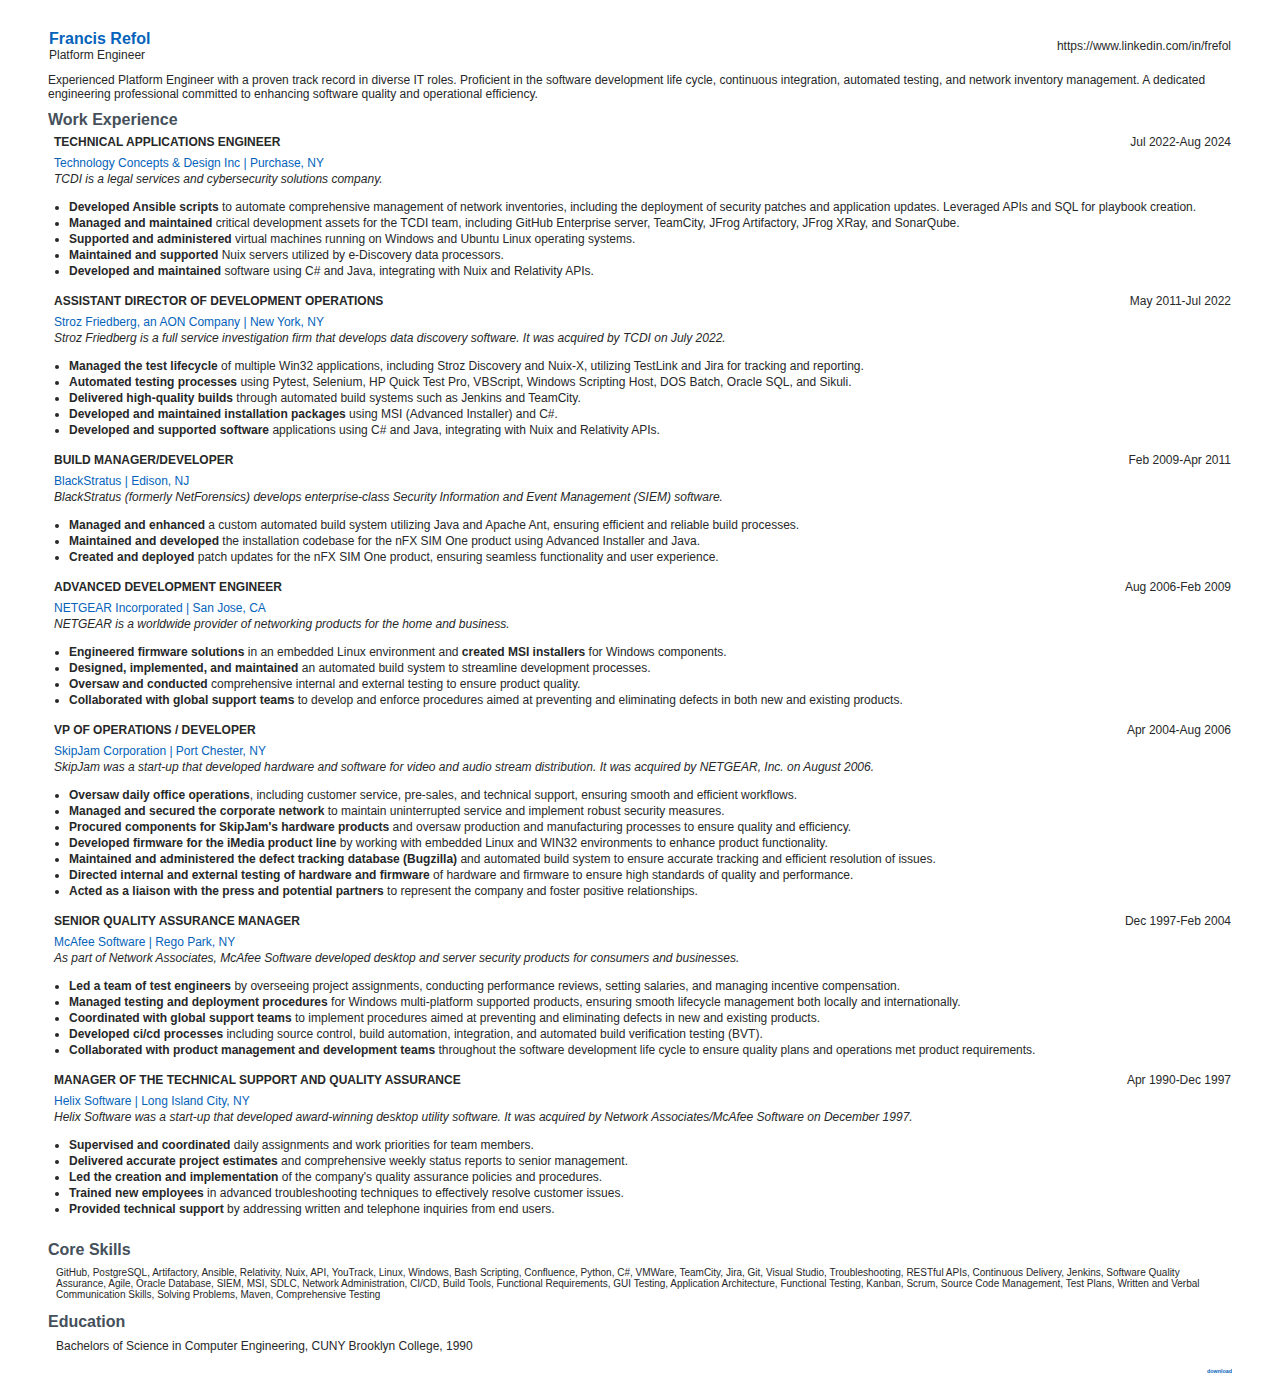
==== commit bfa45e44: "Reformat" ====
--- a/base.html
+++ b/base.html
@@ -38,7 +38,7 @@
 				software
 				development life cycle, continuous integration, automated testing,
 				and network inventory management. A dedicated engineering professional committed to enhancing
-				product quality
+				software quality
 				and operational efficiency.
 			</div>
 		</div>
@@ -361,7 +361,7 @@
 								procedures aimed at preventing and eliminating defects in new and existing products.
 							</li>
 							<li>
-								<div class="highlight">Developed build and integration processes</div> including
+								<div class="highlight">Developed ci/cd processes</div> including
 								source control, build automation, integration, and automated build verification
 								testing (BVT).
 							</li>
@@ -437,39 +437,37 @@
 			</table>
 		</div>
 	</section>
-
-	<!-- Education -->
-	<section id="education" class="resume">
-		<h3>Education</h3>
-		<div class="resume-education">
-			<table>
-				<tr>
-					<td>
-						Bachelors of Science in Computer Engineering, CUNY Brooklyn
-						College, 1990
+	<!-- Core Skills -->
+	<section id="core-skills" class="resume">
+		<h3>Core Skills</h3>
+		<div class="resume-core-skills">
+			<table>
+				<tr>
+					<td>
+						GitHub, PostgreSQL, Artifactory, Ansible, Relativity, Nuix, API, YouTrack, Linux, Windows, Bash Scripting, Confluence, Python, C#, VMWare, TeamCity, Jira, Git, Visual Studio, Troubleshooting, RESTful APIs, Continuous Delivery, Jenkins, Software Quality Assurance, Agile, Oracle Database, SIEM, MSI, SDLC, Network Administration, CI/CD, Build Tools, Functional Requirements, GUI Testing, Application Architecture, Functional Testing, Kanban, Scrum, Source Code Management, Test Plans, Written and Verbal Communication Skills, Solving Problems, Maven, Comprehensive Testing
 					</td>
 				</tr>
 			</table>
 		</div>
 	</section>
 
-	<!-- References -->
-	<section id="references" class="resume">
-		<h3>References</h3>
-		<div class="resume-reference">
-			<table>
-				<tr>
-					<td>
-						References available upon request.
-					</td>
-				</tr>
-			</table>
-		</div>
-	</section>
-
+		<!-- Education -->
+		<section id="education" class="resume">
+			<h3>Education</h3>
+			<div class="resume-education">
+				<table>
+					<tr>
+						<td>
+							Bachelors of Science in Computer Engineering, CUNY Brooklyn
+							College, 1990
+						</td>
+					</tr>
+				</table>
+			</div>
+		</section>
 	<section id="footer" class="footer">
 		<div class="download">
-			<h6><a href="https://frank-refol-public.s3.amazonaws.com/Frank_Refol_Resume_20240924.pdf">download</a></h6>
+			<h6><a href="https://frank-refol-public.s3.amazonaws.com/Frank_Refol_Resume_20240925.pdf">download</a></h6>
 		</div>
 	</section>
 </body>
--- a/assets/css/style.css
+++ b/assets/css/style.css
@@ -2,8 +2,8 @@
 # General
 --------------------------------------------------------------*/
 body {
-  margin-top: 0.5in;
-  margin-bottom: 0.5in;
+  margin-top: .3in;
+  margin-bottom: 0in;
   margin-left: .5in;
   margin-right: .5in;
   font-family: "Verdana", sans-serif;
@@ -27,6 +27,7 @@
 .highlight {
   font-weight: bold;
   display:inline;
+  font-size: 12px;
 }
 
 .contact .info .email, .contact .info .phone {
@@ -44,7 +45,7 @@
     size: 8.5in 11in;
     margin-top: 0.5in;
     margin-bottom: 0.5in;
-    margin-left: .5in;
+    margin-left: 0.3in;
     margin-right: .5in;
   }
   .download {
@@ -108,11 +109,11 @@
 # Resume
 --------------------------------------------------------------*/
 .resume .resume-title {
-  font-size: 16px;
+  font-size: 14px;
   font-weight: 700;
   margin-top: 0px;
   margin-bottom: 5px;
-  margin-top: 10px;
+  margin-top: 0px;
   color: #45505b;
 }
 .resume .resume-title table {
@@ -121,6 +122,8 @@
   padding: 0%;
   border-spacing: 0in;
   border: 0px;
+  page-break-inside:auto; 
+  page-break-after:avoid;
 }
 
 .resume .resume-item {
@@ -133,7 +136,8 @@
 
 .resume h3 {
   font-size: 16px;
-  font-weight: 700;
+  font-weight: bold;
+  font-family: "Verdana", sans-serif;
   margin-top: 0px;
   margin-bottom: 5px;
   margin-top: 10px;
@@ -141,16 +145,16 @@
 }
 
 .resume .resume-item h4 {
-  line-height: 18px;
-  font-size: 18px;
-  font-weight: 600;
+  line-height: 14px;
+  font-size: 14px;
+  font-weight: bold;
   text-transform: uppercase;
   font-family: "Verdana", sans-serif;
   color: #0563bb;
   margin-bottom: 10px;
 }
 .resume .resume-item h5 {
-  font-size: 16px;
+  font-size: 12px;
   background: #f7f8f9;
   padding: 5px 15px;
   display: inline-block;
@@ -158,11 +162,12 @@
   margin-bottom: 10px;
 }
 .resume .resume-item ul {
-  padding-left: 20px;
+  padding-left: 15px;
 }
 .resume .resume-item ul li {
-  padding-bottom: 5px;
+  padding-bottom: 2px;
   padding-left: 0px;
+  font-size: 12px;
 }
 
 .resume .resume-item:last-child {
@@ -182,18 +187,24 @@
 .resume .resume-item table {
   font-family: "Verdana", sans-serif;
   font-weight: normal;
-  font-size: 14px;
+  font-size: 12px;
   border-collapse: collapse;
   width: 100% ;
   padding: 0%;
   border-spacing: 0in;
   border: 0px;
   font-weight: 400;
+  page-break-inside:avoid; 
+  page-break-after:auto;
+}
+.resume .resume-item tr {
+  page-break-inside:avoid;
+  page-break-after:auto;
 }
 .resume .resume-position {
   font-family: "Verdana", sans-serif;
   font-weight: bold;
-  font-size: 14px;
+  font-size: 12px;
   text-transform: uppercase;
   vertical-align: text-top;
   margin-bottom: 0px;
@@ -202,23 +213,23 @@
 .resume .resume-company {
   font-family: "Verdana", sans-serif;
   font-weight: normal;
-  font-size: 14px;
-  color: #0563bb;
-  margin-bottom: 0px;
-  margin-top: 0px;
+  font-size: 12px;
+  color: #0563bb;
+  margin-bottom: 0px;
+  margin-top: 5px;
 }
 .resume .resume-company-description {
   font-family: "Verdana", sans-serif;
   font-weight: normal;
-  font-size: 14px;
+  font-size: 12px;
   font-style: italic;
   margin-bottom: 0px;
-  margin-top: 10px;
+  margin-top: 0px;
 }
 .resume .resume-date-worked {
   font-family: "Verdana", sans-serif;
   font-weight: normal;
-  font-size: 14px;
+  font-size: 12px;
   vertical-align: text-top;
   margin-bottom: 0px;
   margin-top: 0px;
@@ -229,16 +240,22 @@
 .resume .resume-reference {
   font-family: "Verdana", sans-serif;
   font-weight: normal;
-  font-size: 14px;
+  font-size: 12px;
   padding: 0px 0px 0px 5px;
 }
 .resume .resume-education {
   font-family: "Verdana", sans-serif;
   font-weight: normal;
-  font-size: 14px;
+  font-size: 12px;
   padding: 0px 0px 0px 5px;
 }
 
+.resume .resume-core-skills {
+  font-family: "Verdana", sans-serif;
+  font-weight: normal;
+  font-size: 10px;
+  padding: 0px 0px 0px 5px;
+}
 /*--------------------------------------------------------------
 # Contact
 --------------------------------------------------------------*/
@@ -263,17 +280,17 @@
 .contact .name {
   font-family: "Verdana", sans-serif;
   font-weight: 600;
-  font-size: 18px;
+  font-size: 16px;
   text-align: left;
   vertical-align: top;
-  line-height: 18px;
+  line-height: 16px;
   color: #0563bb;
   margin-bottom: 0px;
 }
 .contact .title {
   font-family: "Verdana", sans-serif;
   font-weight: normal;
-  font-size: 14px;
+  font-size: 12px;
   vertical-align: top;
   text-align: left;
   margin-bottom: 0px;
@@ -281,7 +298,7 @@
 .contact .summary {
   font-family: "Verdana", sans-serif;
   font-weight: normal;
-  font-size: 14px;
+  font-size: 12px;
   vertical-align: top;
   text-align: left;
   margin-top: 10px;
@@ -304,16 +321,15 @@
 .contact .info h2 {
   font-family: "Verdana", sans-serif;
   font-weight: 600;
-  font-size: 18px;
+  font-size: 16px;
   text-align: left;
-  vertical-align: top;
-  line-height: 18px;
-  color: #0563bb;
-  margin-bottom: 0px;
+  vertical-align: baseline;
+  color: #0563bb;
+  margin: 0;
 }
 
 .contact .info h3 {
-  font-size: 16px;
+  font-size: 14px;
   font-weight: 700;
   margin-top: 0px;
   margin-bottom: 5px;
@@ -323,7 +339,7 @@
 
 .contact .info h4 {
   padding: 0 0 0 0;
-  font-size: 18px;
+  font-size: 16px;
   font-weight: 600;
   margin-bottom: 0;
   color: #45505b;
@@ -331,12 +347,12 @@
 .contact .info p {
   padding: 0 0 0 60px;
   margin-bottom: 0;
-  font-size: 14px;
+  font-size: 12px;
   color: #728394;
 }
 .contact .info .email, .contact .info .phone, .contact .info .url, .contact .info .address {
   text-align: right;
-  font-size: 14px;
+  font-size: 12px;
 }
 .contact .info .email:hover i, .contact .info .address:hover i {
   background: #0563bb;
@@ -389,7 +405,7 @@
 .contact .php-email-form input, .contact .php-email-form textarea {
   border-radius: 4px;
   box-shadow: none;
-  font-size: 14px;
+  font-size: 12px;
 }
 .contact .php-email-form input {
   height: 44px;
